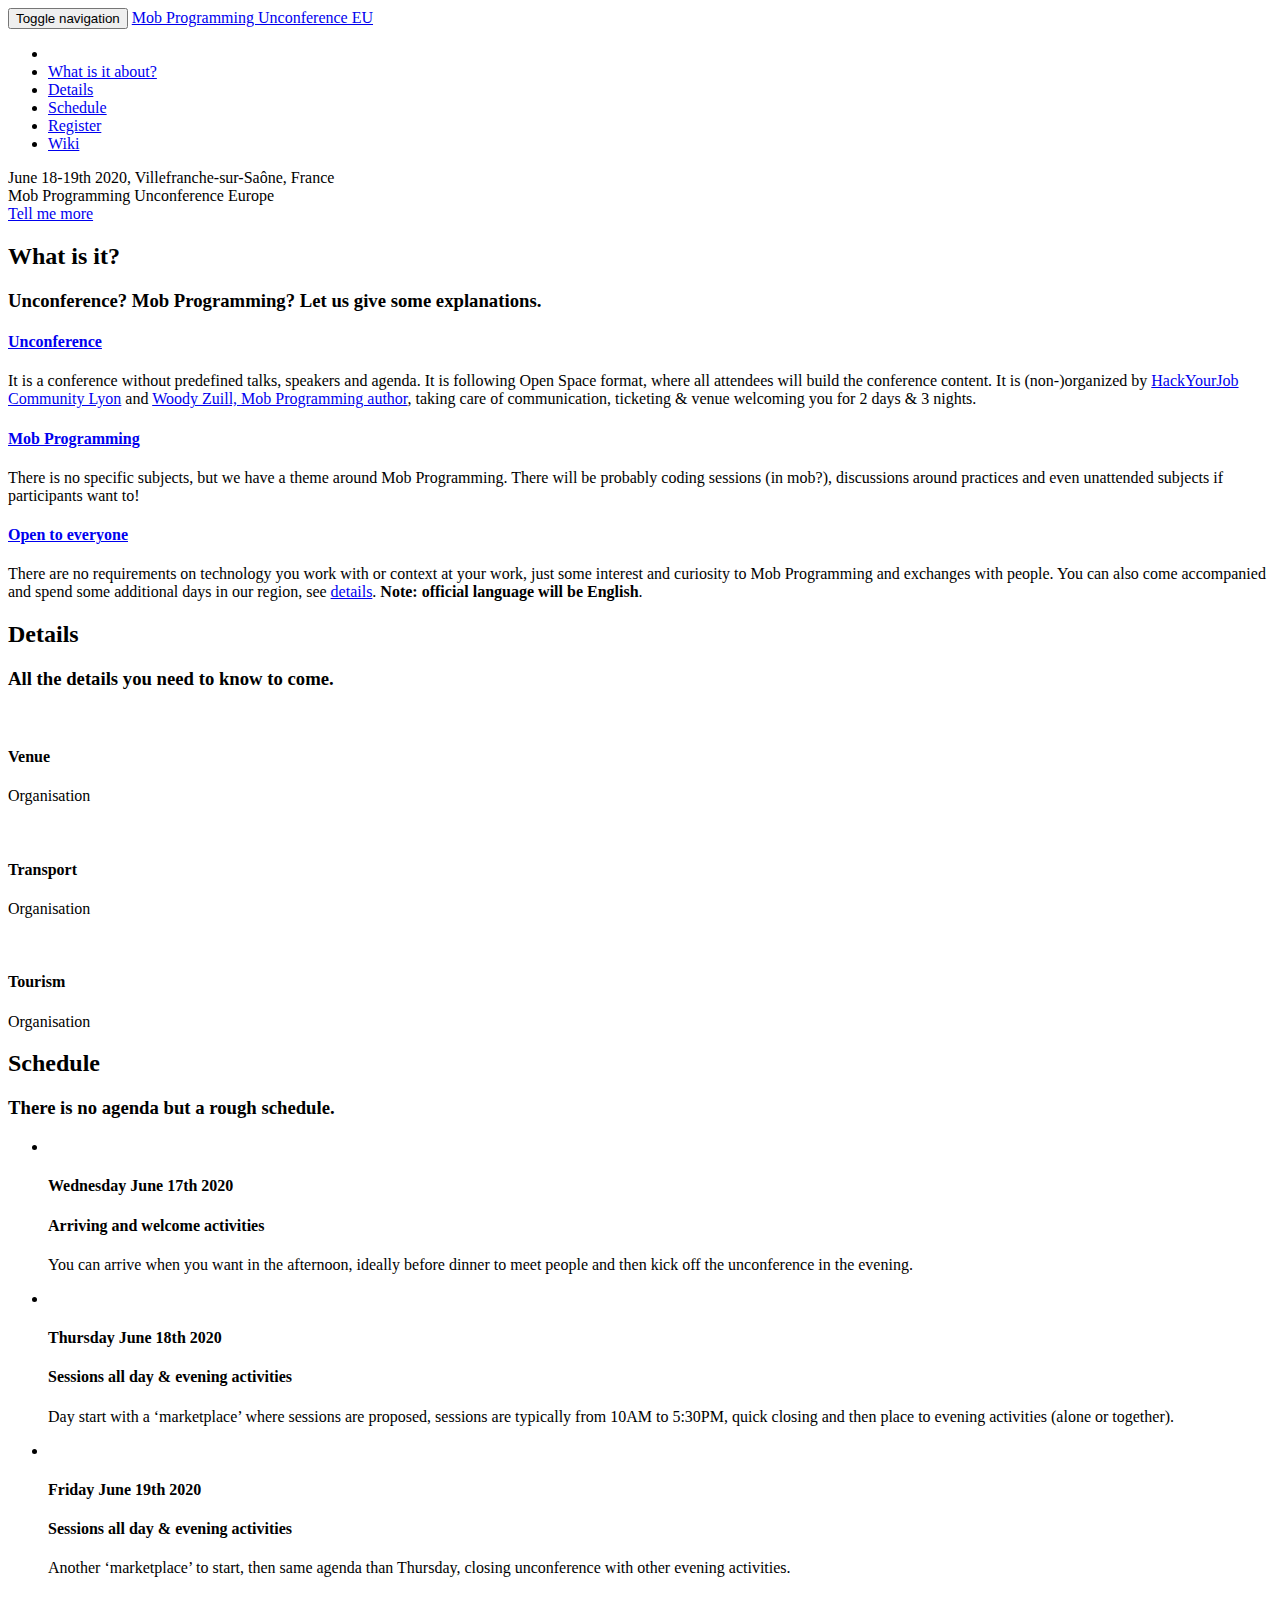
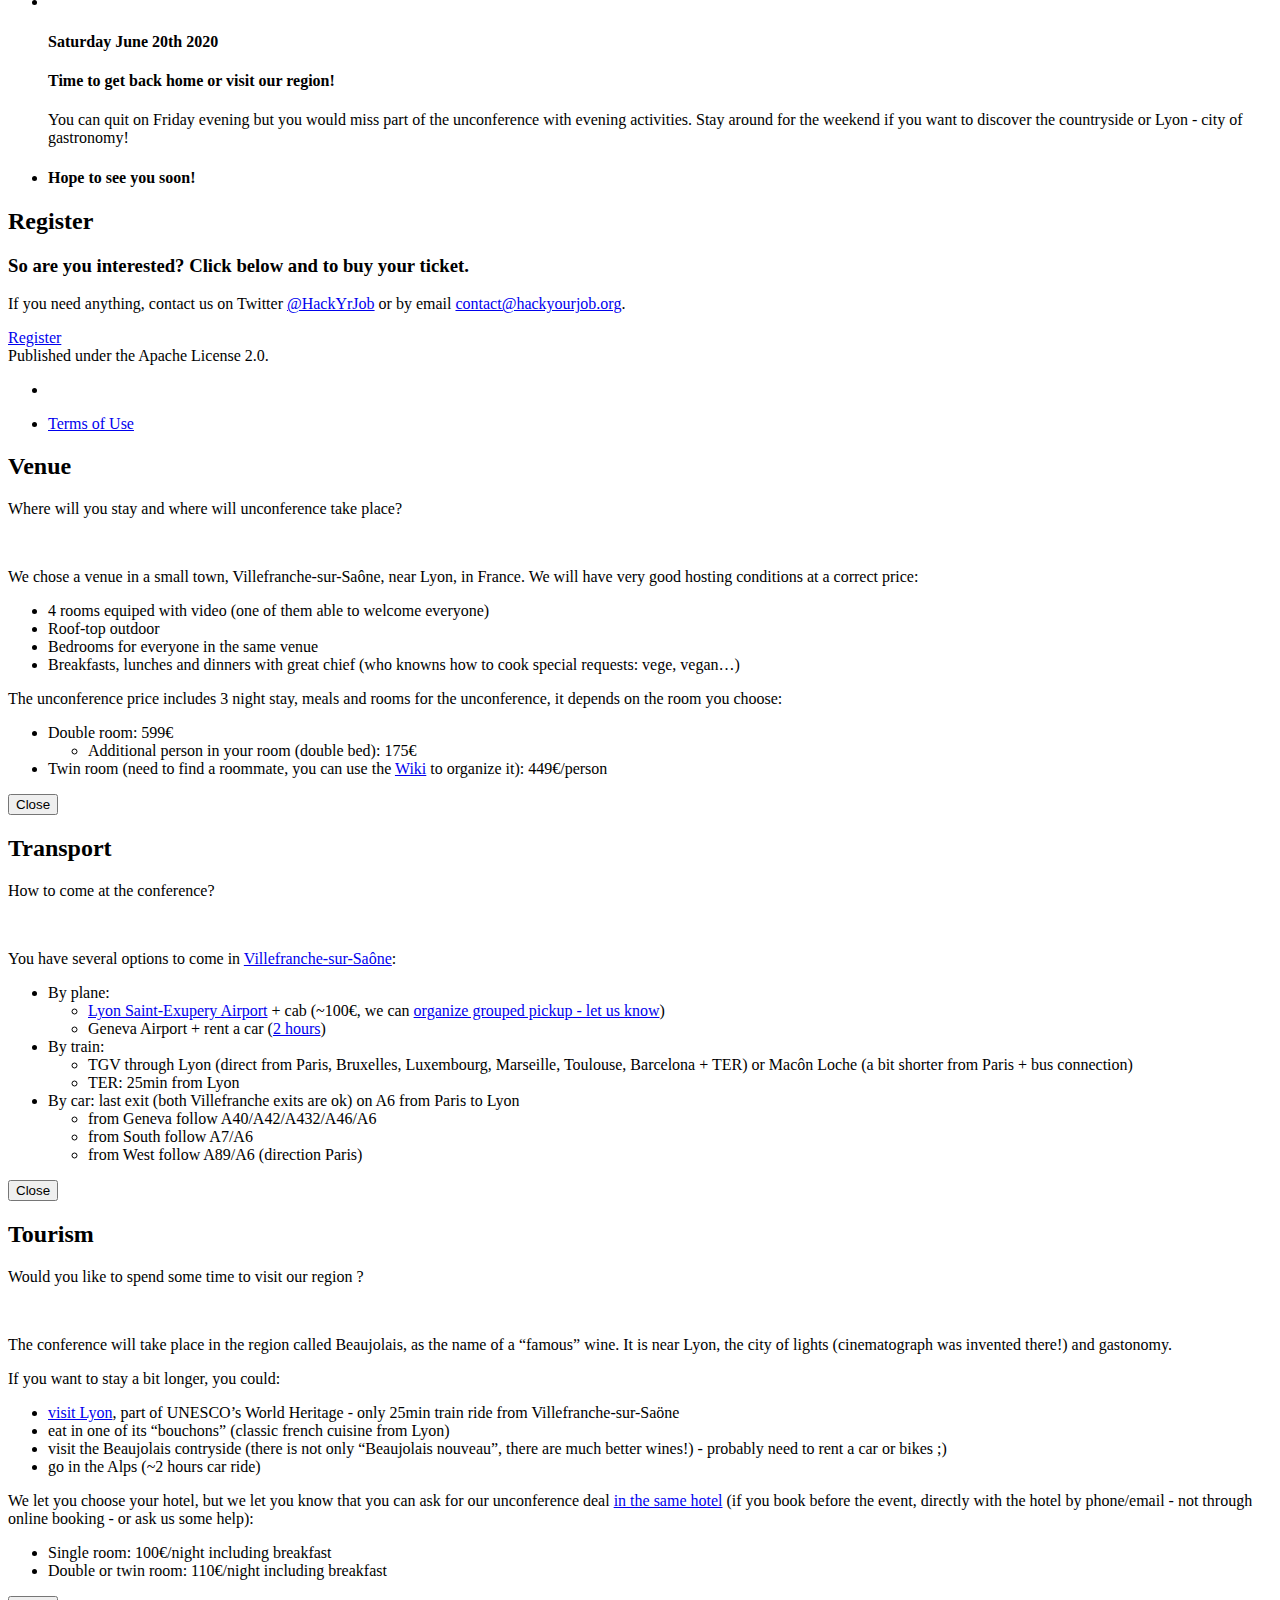
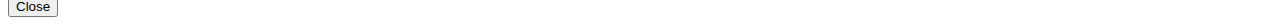
==== index.html @ ad12353f "Publishing to gh-pages (publish.sh)" ====
<!DOCTYPE html>
<html lang="en-us">

  <head>
  <meta charset="utf-8">
  <meta http-equiv="X-UA-Compatible" content="IE=edge">
  <meta name="viewport" content="width=device-width, initial-scale=1">
  <meta name="description" content="First Mob Programming Unconference in Europe">
  <meta name="author" content="Mob Programming Unconference EU">
  <meta name="generator" content="Hugo 0.64.1" />
  <title>Mob Programming Unconference EU</title>
  <!-- Stylesheets -->
  <link href="https://example.org/css/bootstrap-v3.3.7/bootstrap.min.css" rel="stylesheet">
  <link href="https://example.org/css/agency.css" rel="stylesheet">
  <link href="https://example.org/css/jquery.form-validator-v2.3.44/theme-default.min.css" rel="stylesheet">

  

  <!-- Custom Fonts -->
  <link href="https://example.org/font-awesome-v4.7.0/css/font-awesome.min.css" rel="stylesheet" type="text/css">

  
    <link href="//fonts.googleapis.com/css?family=Montserrat:400,700" rel="stylesheet" type="text/css">
    <link href="//fonts.googleapis.com/css?family=Kaushan+Script" rel="stylesheet" type="text/css">
    <link href="//fonts.googleapis.com/css?family=Droid+Serif:400,700,400italic,700italic" rel="stylesheet" type="text/css">
    <link href="//fonts.googleapis.com/css?family=Roboto+Slab:400,100,300,700" rel="stylesheet" type="text/css">
  

  
    <link rel="shortcut icon" type="image/x-icon" href="https://example.org/favicon.ico">
    <link rel="icon" type="image/x-icon" href="https://example.org/favicon.ico">
  

  <!-- HTML5 Shim and Respond.js IE8 support of HTML5 elements and media queries -->
  <!-- WARNING: Respond.js doesn't work if you view the page via file:// -->
  <!--[if lt IE 9]>
  <script src="https://oss.maxcdn.com/libs/html5shiv/3.7.0/html5shiv.js"></script>
  <script src="https://oss.maxcdn.com/libs/respond.js/1.4.2/respond.min.js"></script>
  <![endif]-->
</head>


  <body id="page-top" class="index">
    <!-- Navigation -->

<nav class="navbar navbar-default navbar-fixed-top">

  <div class="container">

    <!-- Brand and toggle get grouped for better mobile display -->
    <div class="navbar-header page-scroll">
      <button type="button" class="navbar-toggle" data-toggle="collapse" data-target="#bs-example-navbar-collapse-1">
        <span class="sr-only">Toggle navigation</span>
        <span class="icon-bar"></span>
        <span class="icon-bar"></span>
        <span class="icon-bar"></span>
      </button>
      
        <a class="navbar-brand page-scroll" href="/#page-top">
          Mob Programming Unconference EU
        </a>
      

    </div>
    <!-- Collect the nav links, forms, and other content for toggling -->
    <div class="collapse navbar-collapse" id="bs-example-navbar-collapse-1">
      <ul class="nav navbar-nav navbar-right">
        <li class="hidden">
          <a href="/#page-top"></a>
        </li>

        

        
          <li>
            <a class="page-scroll" href="https://example.org/#services">What is it about?</a>
          </li>
        

        
          <li>
            <a class="page-scroll" href="https://example.org/#portfolio">Details</a>
          </li>
        

        
          <li>
            <a class="page-scroll" href="https://example.org/#about">Schedule</a>
          </li>
        

        

        
          <li>
            <a class="page-scroll" href="https://example.org/#contact">Register</a>
          </li>
        

        
          <li>
            <a href="https://github.com/HackYourJob/MobProgrammingUnconfEU/wiki">Wiki</a>
          </li>
        
      </ul>
    </div>
    <!-- /.navbar-collapse -->
  </div>
  <!-- /.container-fluid -->
</nav>

    <!-- Hero -->
<header>
  <div class="container">
    <div class="intro-text">
      <div class="intro-lead-in">June 18-19th 2020, Villefranche-sur-Saône, France</div>
      <div class="intro-heading">Mob Programming Unconference Europe</div>
      <a href="#services" class="page-scroll btn btn-xl">Tell me more</a>
    </div>
  </div>
</header>


    
      <!-- Services -->
<section id="services">
  <div class="container">
    <div class="row">
      <div class="col-lg-12 text-center">
        <h2 class="section-heading">What is it?</h2>
        <h3 class="section-subheading text-muted">Unconference? Mob Programming? Let us give some explanations.</h3>
      </div>
    </div>
    
      <div class="row text-center">
        
          <div class="col-md-4">
            <span class="fa-stack fa-4x">
              <i class="fa fa-circle fa-stack-2x text-primary"></i>
              <i class="fa fa-users fa-stack-1x fa-inverse"></i>
            </span>
            <h4 class="service-heading"><a href="https://example.org/">Unconference</a></h4>
            <p class="text-muted">It is a conference without predefined talks, speakers and agenda. It is following Open Space format, where all attendees will build the conference content. It is (non-)organized by <a href="https://www.hackyourjob.org">HackYourJob Community Lyon</a> and <a href="https://twitter.com/WoodyZuill">Woody Zuill, Mob Programming author</a>, taking care of communication, ticketing &amp; venue welcoming you for 2 days &amp; 3 nights.</p>
          </div>
        
          <div class="col-md-4">
            <span class="fa-stack fa-4x">
              <i class="fa fa-circle fa-stack-2x text-primary"></i>
              <i class="fa fa-laptop fa-stack-1x fa-inverse"></i>
            </span>
            <h4 class="service-heading"><a href="https://example.org/">Mob Programming</a></h4>
            <p class="text-muted">There is no specific subjects, but we have a theme around Mob Programming. There will be probably coding sessions (in mob?), discussions around practices and even unattended subjects if participants want to!</p>
          </div>
        
          <div class="col-md-4">
            <span class="fa-stack fa-4x">
              <i class="fa fa-circle fa-stack-2x text-primary"></i>
              <i class="fa fa-unlock fa-stack-1x fa-inverse"></i>
            </span>
            <h4 class="service-heading"><a href="https://example.org/">Open to everyone</a></h4>
            <p class="text-muted">There are no requirements on technology you work with or context at your work, just some interest and curiosity to Mob Programming and exchanges with people. You can also come accompanied and spend some additional days in our region, see <a href="#details">details</a>. <strong>Note: official language will be English</strong>.</p>
          </div>
        
      </div>
    
  </div>
</section>

    

    
      <!-- Portfolio Grid Section -->
<section id="portfolio" class="bg-light-gray">
  <div class="container">
    <div class="row">
      <div class="col-lg-12 text-center">
        <h2 class="section-heading">Details</h2>
        <h3 class="section-subheading text-muted">All the details you need to know to come.</h3>
      </div>
    </div>
    <div class="row">

      
        <div class="col-md-4 col-sm-6 portfolio-item">
          <a href="#portfolioModal1" class="portfolio-link" data-toggle="modal">
            <div class="portfolio-hover">
              <div class="portfolio-hover-content">
                <i class="fa fa-plus fa-3x"></i>
              </div>
            </div>
            
            <img src="https://example.org/img/portfolio/mercure-rooftop-preview.png" class="img-responsive" alt="">
          </a>
          <div class="portfolio-caption">
            <h4>Venue</h4>
            <p class="text-muted">Organisation</p>
          </div>
        </div>
      
        <div class="col-md-4 col-sm-6 portfolio-item">
          <a href="#portfolioModal2" class="portfolio-link" data-toggle="modal">
            <div class="portfolio-hover">
              <div class="portfolio-hover-content">
                <i class="fa fa-plus fa-3x"></i>
              </div>
            </div>
            
            <img src="https://example.org/img/portfolio/transport-preview.jpg" class="img-responsive" alt="">
          </a>
          <div class="portfolio-caption">
            <h4>Transport</h4>
            <p class="text-muted">Organisation</p>
          </div>
        </div>
      
        <div class="col-md-4 col-sm-6 portfolio-item">
          <a href="#portfolioModal3" class="portfolio-link" data-toggle="modal">
            <div class="portfolio-hover">
              <div class="portfolio-hover-content">
                <i class="fa fa-plus fa-3x"></i>
              </div>
            </div>
            
            <img src="https://example.org/img/portfolio/tourism-preview.jpg" class="img-responsive" alt="">
          </a>
          <div class="portfolio-caption">
            <h4>Tourism</h4>
            <p class="text-muted">Organisation</p>
          </div>
        </div>
      

    </div>
  </div>
</section>

    

    
      <!-- About Section -->
<section id="about">
  <div class="container">
    <div class="row">
      <div class="col-lg-12 text-center">
        <h2 class="section-heading">Schedule</h2>
        <h3 class="section-subheading text-muted">There is no agenda but a rough schedule.</h3>
      </div>
    </div>
    <div class="row">
      <div class="col-lg-12">
        <ul class="timeline">

          
            <li >
              <div class="timeline-image">
                
                <img class="img-circle img-responsive" src="https://example.org/img/about/2.jpg" alt="">
              </div>
              <div class="timeline-panel">
                <div class="timeline-heading">
                  <h4>Wednesday June 17th 2020</h4>
                  <h4 class="subheading">Arriving and welcome activities</h4>
                </div>
                <div class="timeline-body">
                  <p class="text-muted">You can arrive when you want in the afternoon, ideally before dinner to meet people and then kick off the unconference in the evening.</p>
                </div>
              </div>
            </li>
          
            <li class="timeline-inverted" >
              <div class="timeline-image">
                
                <img class="img-circle img-responsive" src="https://example.org/img/about/1.jpg" alt="">
              </div>
              <div class="timeline-panel">
                <div class="timeline-heading">
                  <h4>Thursday June 18th 2020</h4>
                  <h4 class="subheading">Sessions all day &amp; evening activities</h4>
                </div>
                <div class="timeline-body">
                  <p class="text-muted">Day start with a &lsquo;marketplace&rsquo; where sessions are proposed, sessions are typically from 10AM to 5:30PM, quick closing and then place to evening activities (alone or together).</p>
                </div>
              </div>
            </li>
          
            <li >
              <div class="timeline-image">
                
                <img class="img-circle img-responsive" src="https://example.org/img/about/3.jpg" alt="">
              </div>
              <div class="timeline-panel">
                <div class="timeline-heading">
                  <h4>Friday June 19th 2020</h4>
                  <h4 class="subheading">Sessions all day &amp; evening activities</h4>
                </div>
                <div class="timeline-body">
                  <p class="text-muted">Another &lsquo;marketplace&rsquo; to start, then same agenda than Thursday, closing unconference with other evening activities.</p>
                </div>
              </div>
            </li>
          
            <li class="timeline-inverted" >
              <div class="timeline-image">
                
                <img class="img-circle img-responsive" src="https://example.org/img/about/4.jpg" alt="">
              </div>
              <div class="timeline-panel">
                <div class="timeline-heading">
                  <h4>Saturday June 20th 2020</h4>
                  <h4 class="subheading">Time to get back home or visit our region!</h4>
                </div>
                <div class="timeline-body">
                  <p class="text-muted">You can quit on Friday evening but you would miss part of the unconference with evening activities. Stay around for the weekend if you want to discover the countryside or Lyon - city of gastronomy!</p>
                </div>
              </div>
            </li>
          

          <li class="timeline-inverted">
            <div class="timeline-image">
              <h4>Hope to see you soon!</h4>
            </div>
          </li>
        </ul>
      </div>
    </div>
  </div>
</section>

    

    

    

    
      
<!-- Contact Section -->

<section id="contact">
  <div class="container">
    <div class="row">
      <div class="col-lg-12 text-center">

        
        <h2 class="section-heading">Register</h2>
        

        
        <h3 class="section-subheading text-muted">So are you interested? Click below and to buy your ticket.</h3>
        

      </div>
    </div>
    <div class="row">
      <div class="col-lg-12 text-center">
        <p class="text-muted">
          If you need anything, contact us on Twitter <a href="https://twitter.com/HackYrJob">@HackYrJob</a> or by email <a href="mailto:contact@hackyourjob.org">contact@hackyourjob.org</a>.
        </p>
        <a href="https://www.billetweb.fr/mob-programming-unconference-europe" class="btn btn-xl" >
          Register
        </a>
      </div>
    </div>
  </div>
</section>

    

    
      <!-- Footer section -->
<footer>
  <div class="container">
    <div class="row">
      <div class="col-md-4">
        <span class="copyright">Published under the Apache License 2.0.</span>
      </div>
      <div class="col-md-4">
        <ul class="list-inline social-buttons">

          
            <li><a href="https://twitter.com/hackyrjob" title="Twitter"><i class="fa fa-twitter"></i></a></li>
          

        </ul>
      </div>
      <div class="col-md-4">
        <ul class="list-inline quicklinks">

          
            <li><a href="/terms-of-use/">Terms of Use</a></li>
          

        </ul>
      </div>
    </div>
  </div>
</footer>

    

    
      <!-- Portfolio Modals -->

  <div class="portfolio-modal modal fade" id="portfolioModal1" tabindex="-1" role="dialog" aria-hidden="true">
    <div class="modal-content">
      <div class="close-modal" data-dismiss="modal">
        <div class="lr">
          <div class="rl">
          </div>
        </div>
      </div>
      <div class="container">
        <div class="row">
          <div class="col-lg-8 col-lg-offset-2">
            <div class="modal-body">
              <h2>Venue</h2>
              <p class="item-intro text-muted">Where will you stay and where will unconference take place?</p>
              
              <img class="img-responsive img-centered" src="https://example.org/img/portfolio/mercure-rooftop.png" alt="">
              <p><p>We chose a venue in a small town, Villefranche-sur-Saône, near Lyon, in France.
We will have very good hosting conditions at a correct price:</p>
<ul>
<li>4 rooms equiped with video (one of them able to welcome everyone)</li>
<li>Roof-top outdoor</li>
<li>Bedrooms for everyone in the same venue</li>
<li>Breakfasts, lunches and dinners with great chief (who knowns how to cook special requests: vege, vegan&hellip;)</li>
</ul>
<p>The unconference price includes 3 night stay, meals and rooms for the unconference, it depends on the room you choose:</p>
<ul>
<li>Double room: 599€
<ul>
<li>Additional person in your room (double bed): 175€</li>
</ul>
</li>
<li>Twin room (need to find a roommate, you can use the <a href="https://github.com/HackYourJob/MobProgrammingUnconfEU/wiki/Room-Sharing">Wiki</a> to organize it): 449€/person</li>
</ul>
</p>
              <button type="button" class="btn btn-primary" data-dismiss="modal"><i class="fa fa-times"></i> Close</button>
            </div>
          </div>
        </div>
      </div>
    </div>
  </div>

  <div class="portfolio-modal modal fade" id="portfolioModal2" tabindex="-1" role="dialog" aria-hidden="true">
    <div class="modal-content">
      <div class="close-modal" data-dismiss="modal">
        <div class="lr">
          <div class="rl">
          </div>
        </div>
      </div>
      <div class="container">
        <div class="row">
          <div class="col-lg-8 col-lg-offset-2">
            <div class="modal-body">
              <h2>Transport</h2>
              <p class="item-intro text-muted">How to come at the conference?</p>
              
              <img class="img-responsive img-centered" src="https://example.org/img/portfolio/transport.jpg" alt="">
              <p>You have several options to come in <a href="https://www.google.fr/maps/place/H%C3%B4tel+Mercure+Villefranche+en+Beaujolais+Ici+%26+La/@45.9860156,4.7196465,16.5z/data=!4m8!3m7!1s0x47f4853caeebaa55:0xd7143661326fc440!5m2!4m1!1i2!8m2!3d45.9872696!4d4.7210902">Villefranche-sur-Saône</a>:</p>
<ul>
<li>By plane:
<ul>
<li><a href="https://www.lyonaeroports.com/en/">Lyon Saint-Exupery Airport</a> + cab (~100€, we can <a href="https://github.com/HackYourJob/MobProgrammingUnconfEU/wiki/Arrivals">organize grouped pickup - let us know</a>)</li>
<li>Geneva Airport + rent a car (<a href="https://www.google.fr/maps/dir/Geneva+Airport+-+French+Side,+D1005,+Ferney-Voltaire/H%C3%B4tel+Mercure+Villefranche+en+Beaujolais+Ici+%26+La,+384+Boulevard+Louis+Blanc,+69400+Villefranche-sur-Sa%C3%B4ne/@46.0644804,4.8579487,9z/data=!3m1!4b1!4m14!4m13!1m5!1m1!1s0x478c654fe33dbd75:0xa52f82c212bd82b!2m2!1d6.1180242!2d46.2507715!1m5!1m1!1s0x47f4853caeebaa55:0xd7143661326fc440!2m2!1d4.7210908!2d45.9872703!3e0">2 hours</a>)</li>
</ul>
</li>
<li>By train:
<ul>
<li>TGV through Lyon (direct from Paris, Bruxelles, Luxembourg, Marseille, Toulouse, Barcelona + TER) or Macôn Loche (a bit shorter from Paris + bus connection)</li>
<li>TER: 25min from Lyon</li>
</ul>
</li>
<li>By car: last exit (both Villefranche exits are ok) on A6 from Paris to Lyon
<ul>
<li>from Geneva follow A40/A42/A432/A46/A6</li>
<li>from South follow A7/A6</li>
<li>from West follow A89/A6 (direction Paris)</li>
</ul>
</li>
</ul></p>
              <button type="button" class="btn btn-primary" data-dismiss="modal"><i class="fa fa-times"></i> Close</button>
            </div>
          </div>
        </div>
      </div>
    </div>
  </div>

  <div class="portfolio-modal modal fade" id="portfolioModal3" tabindex="-1" role="dialog" aria-hidden="true">
    <div class="modal-content">
      <div class="close-modal" data-dismiss="modal">
        <div class="lr">
          <div class="rl">
          </div>
        </div>
      </div>
      <div class="container">
        <div class="row">
          <div class="col-lg-8 col-lg-offset-2">
            <div class="modal-body">
              <h2>Tourism</h2>
              <p class="item-intro text-muted">Would you like to spend some time to visit our region ?</p>
              
              <img class="img-responsive img-centered" src="https://example.org/img/portfolio/tourism.jpg" alt="">
              <p><p>The conference will take place in the region called Beaujolais, as the name of a &ldquo;famous&rdquo; wine.
It is near Lyon, the city of lights (cinematograph was invented there!) and gastonomy.</p>
<p>If you want to stay a bit longer, you could:</p>
<ul>
<li><a href="https://en.lyon-france.com/">visit Lyon</a>, part of UNESCO&rsquo;s World Heritage - only 25min train ride from Villefranche-sur-Saöne</li>
<li>eat in one of its &ldquo;bouchons&rdquo; (classic french cuisine from Lyon)</li>
<li>visit the Beaujolais contryside (there is not only &ldquo;Beaujolais nouveau&rdquo;, there are much better wines!) - probably need to rent a car or bikes ;)</li>
<li>go in the Alps (~2 hours car ride)</li>
</ul>
<p>We let you choose your hotel, but we let you know that you can ask for our unconference deal <a href="https://all.accor.com/hotel/9783/index.fr.shtml#origin=mercure">in the same hotel</a> (if you book before the event, directly with the hotel by phone/email - not through online booking - or ask us some help):</p>
<ul>
<li>Single room: 100€/night including breakfast</li>
<li>Double or twin room: 110€/night including breakfast</li>
</ul>
</p>
              <button type="button" class="btn btn-primary" data-dismiss="modal"><i class="fa fa-times"></i> Close</button>
            </div>
          </div>
        </div>
      </div>
    </div>
  </div>


    

    <!-- jQuery -->
<script src="https://example.org/js/jquery-v3.3.1/jquery.min.js"></script>

<!-- Bootstrap Core -->
<script src="https://example.org/js/bootstrap-v3.3.7/bootstrap.min.js"></script>

<!-- Form Validation -->
<script src="https://example.org/js/jquery.form-validator-v2.3.44/jquery.form-validator.min.js"></script>

<!-- Custom Theme -->
<script src="https://example.org/js/agency.js"></script>









  </body>
</html>
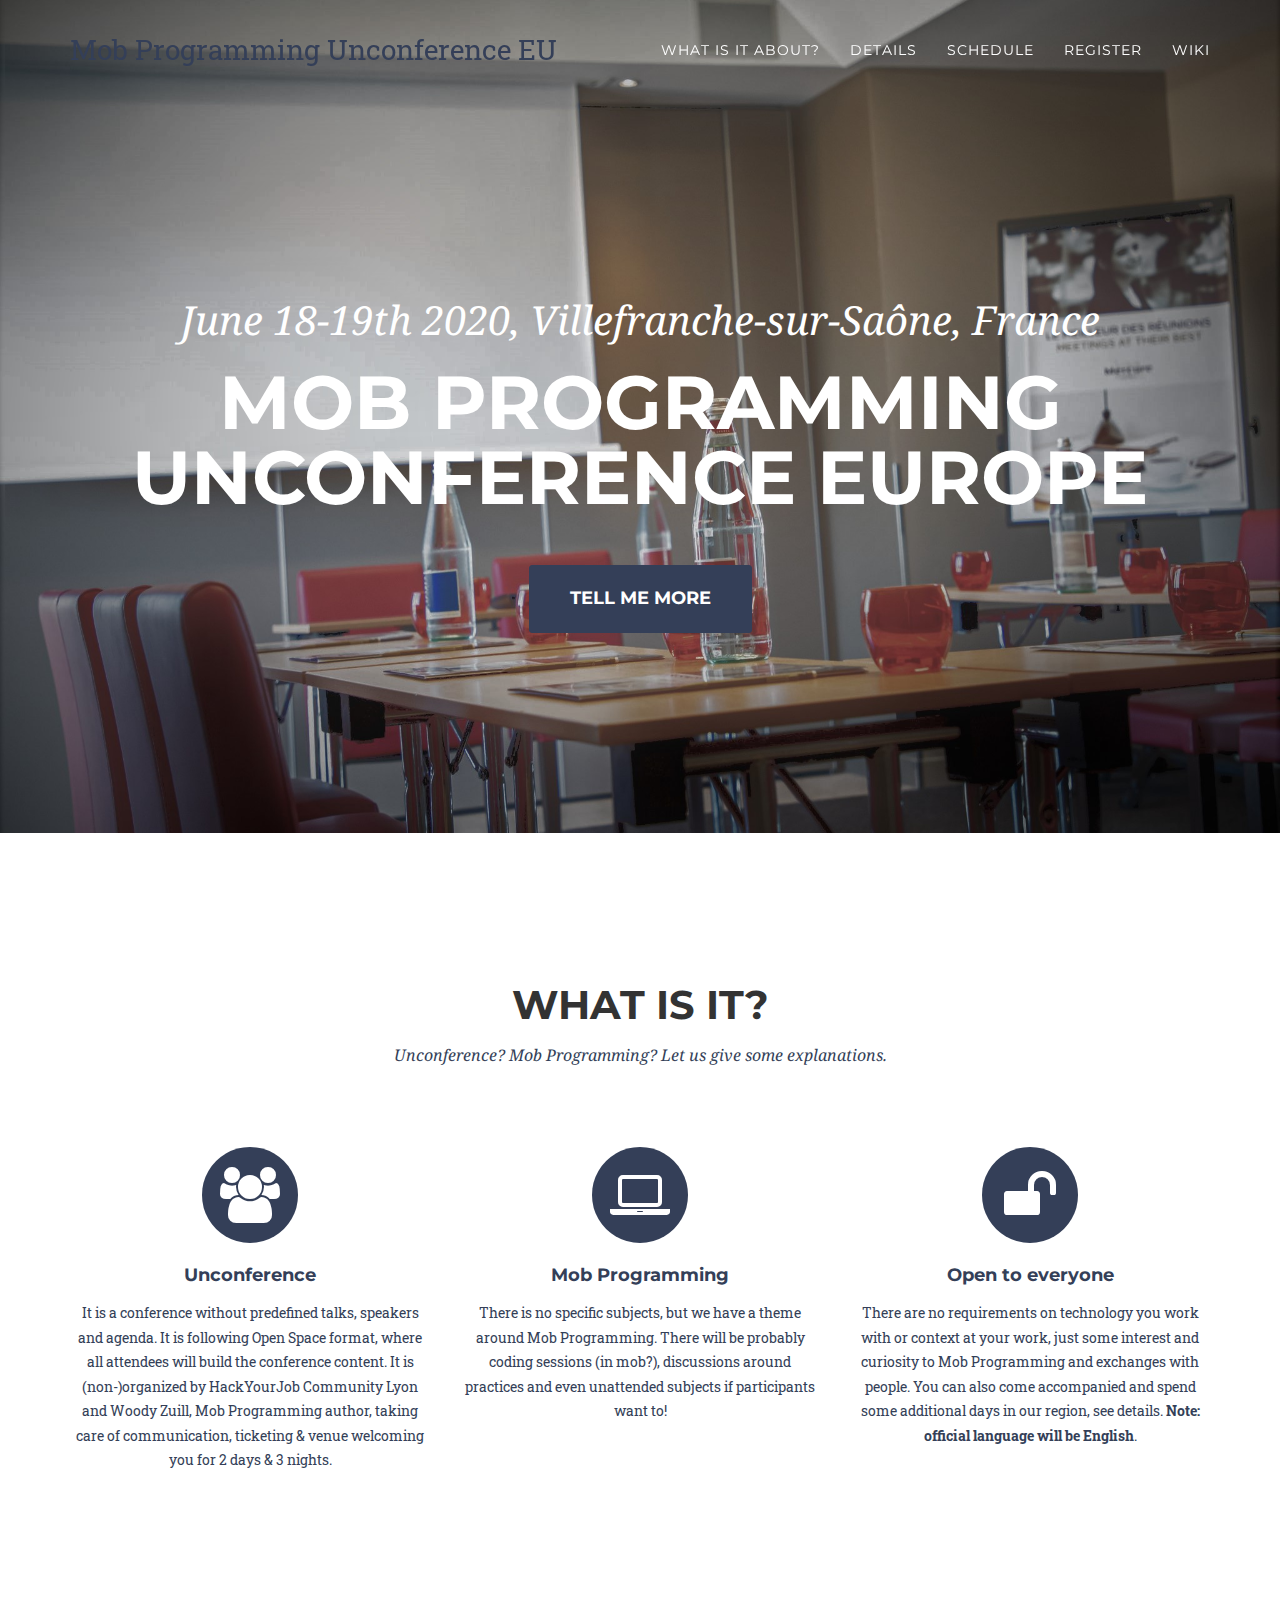
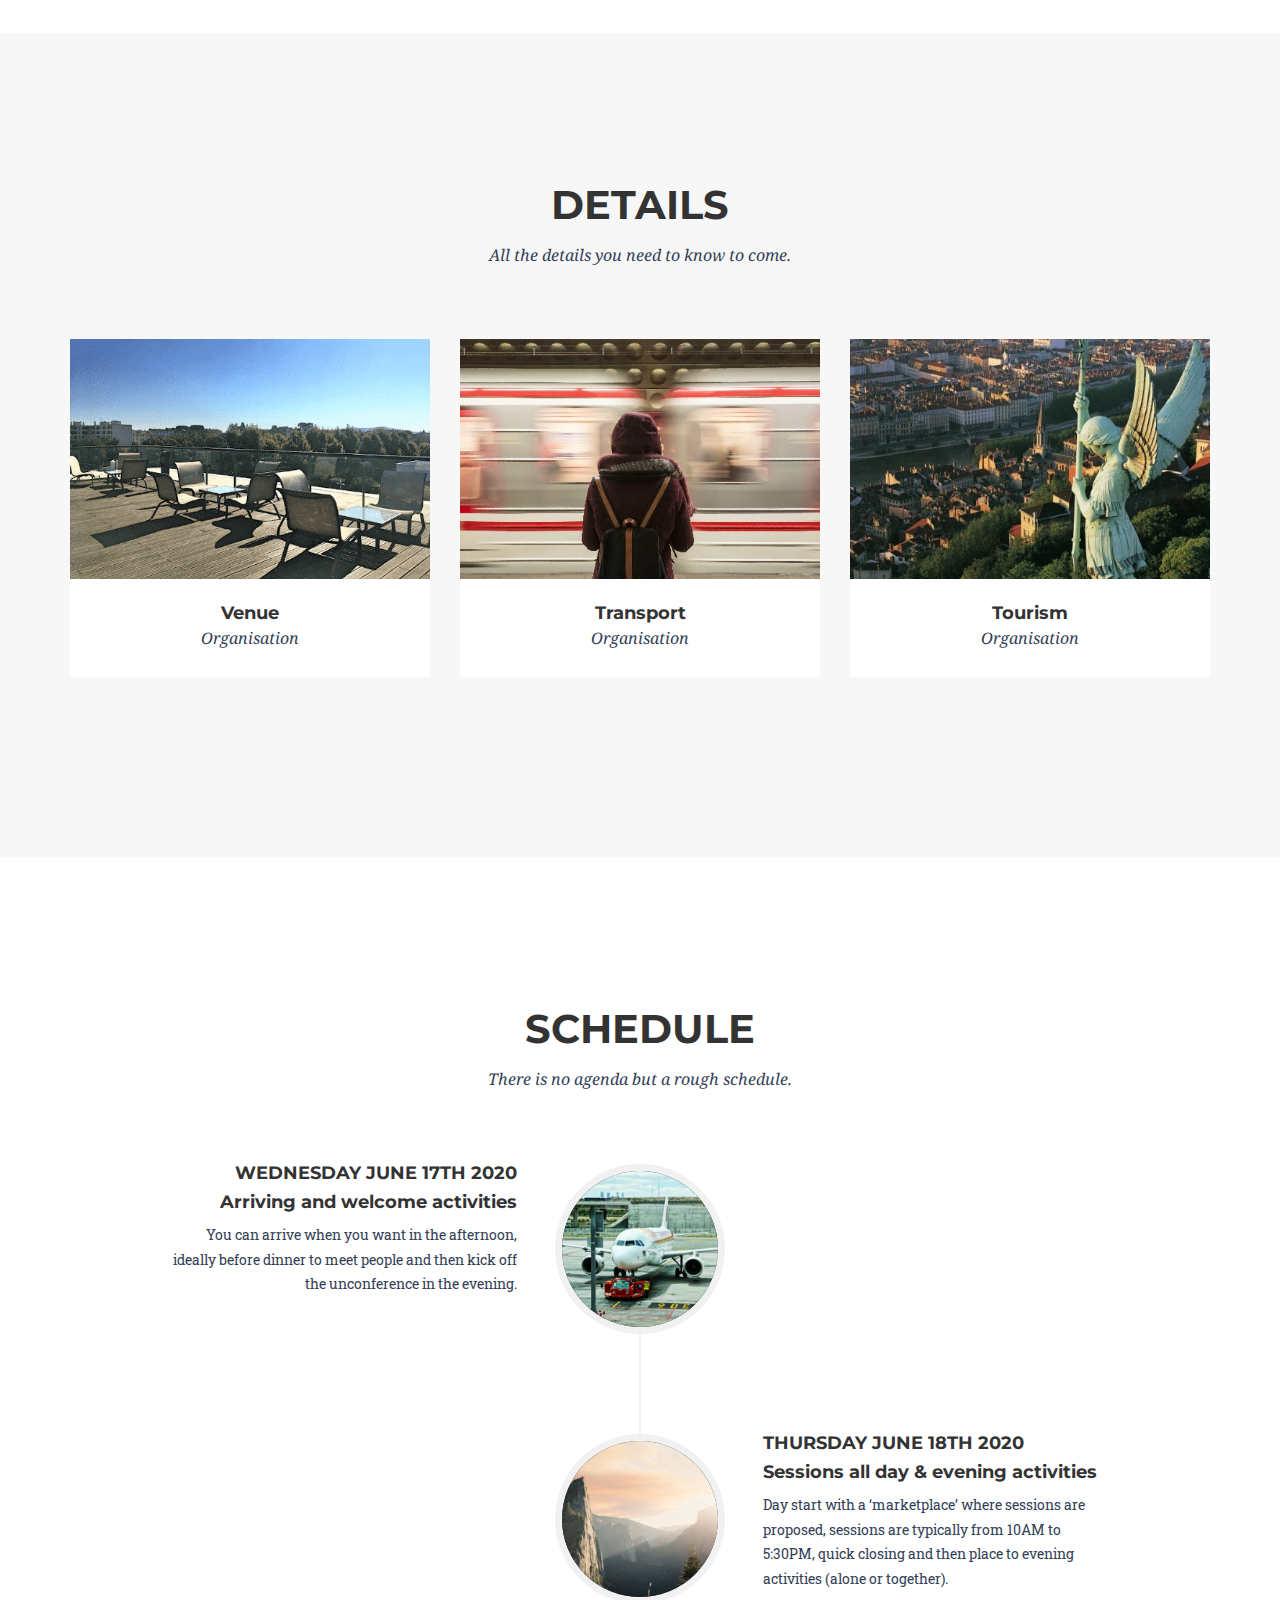
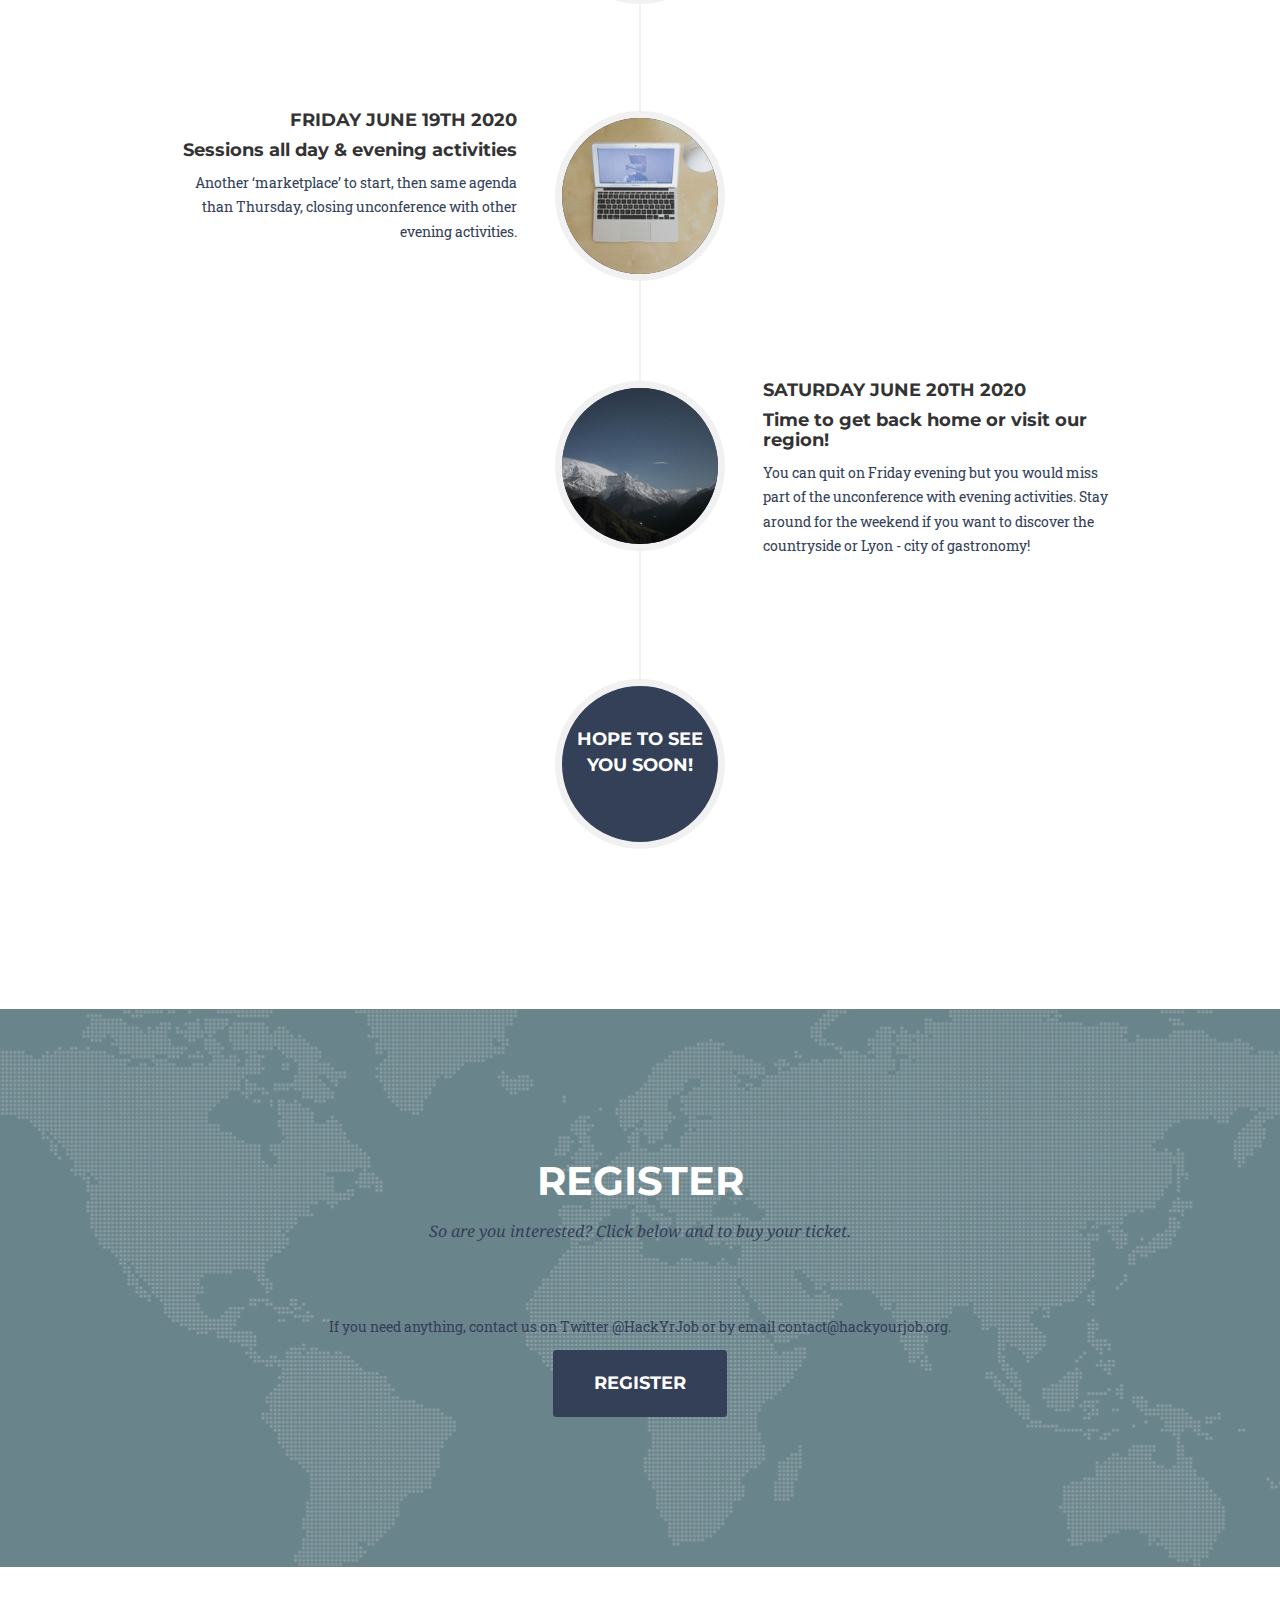
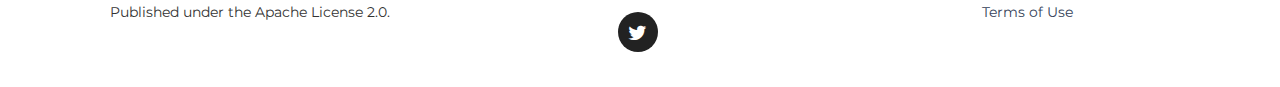
==== commit ebe5ee53: "Publishing to gh-pages (publish.sh)" ====
--- a/index.html
+++ b/index.html
@@ -10,14 +10,14 @@
   <meta name="generator" content="Hugo 0.64.1" />
   <title>Mob Programming Unconference EU</title>
   <!-- Stylesheets -->
-  <link href="https://example.org/css/bootstrap-v3.3.7/bootstrap.min.css" rel="stylesheet">
-  <link href="https://example.org/css/agency.css" rel="stylesheet">
-  <link href="https://example.org/css/jquery.form-validator-v2.3.44/theme-default.min.css" rel="stylesheet">
+  <link href="https://hackyourjob.github.io/MobProgrammingUnconfEU/css/bootstrap-v3.3.7/bootstrap.min.css" rel="stylesheet">
+  <link href="https://hackyourjob.github.io/MobProgrammingUnconfEU/css/agency.css" rel="stylesheet">
+  <link href="https://hackyourjob.github.io/MobProgrammingUnconfEU/css/jquery.form-validator-v2.3.44/theme-default.min.css" rel="stylesheet">
 
   
 
   <!-- Custom Fonts -->
-  <link href="https://example.org/font-awesome-v4.7.0/css/font-awesome.min.css" rel="stylesheet" type="text/css">
+  <link href="https://hackyourjob.github.io/MobProgrammingUnconfEU/font-awesome-v4.7.0/css/font-awesome.min.css" rel="stylesheet" type="text/css">
 
   
     <link href="//fonts.googleapis.com/css?family=Montserrat:400,700" rel="stylesheet" type="text/css">
@@ -27,8 +27,8 @@
   
 
   
-    <link rel="shortcut icon" type="image/x-icon" href="https://example.org/favicon.ico">
-    <link rel="icon" type="image/x-icon" href="https://example.org/favicon.ico">
+    <link rel="shortcut icon" type="image/x-icon" href="https://hackyourjob.github.io/MobProgrammingUnconfEU/favicon.ico">
+    <link rel="icon" type="image/x-icon" href="https://hackyourjob.github.io/MobProgrammingUnconfEU/favicon.ico">
   
 
   <!-- HTML5 Shim and Respond.js IE8 support of HTML5 elements and media queries -->
@@ -73,19 +73,19 @@
 
         
           <li>
-            <a class="page-scroll" href="https://example.org/#services">What is it about?</a>
+            <a class="page-scroll" href="https://hackyourjob.github.io/MobProgrammingUnconfEU/#services">What is it about?</a>
           </li>
         
 
         
           <li>
-            <a class="page-scroll" href="https://example.org/#portfolio">Details</a>
+            <a class="page-scroll" href="https://hackyourjob.github.io/MobProgrammingUnconfEU/#portfolio">Details</a>
           </li>
         
 
         
           <li>
-            <a class="page-scroll" href="https://example.org/#about">Schedule</a>
+            <a class="page-scroll" href="https://hackyourjob.github.io/MobProgrammingUnconfEU/#about">Schedule</a>
           </li>
         
 
@@ -93,7 +93,7 @@
 
         
           <li>
-            <a class="page-scroll" href="https://example.org/#contact">Register</a>
+            <a class="page-scroll" href="https://hackyourjob.github.io/MobProgrammingUnconfEU/#contact">Register</a>
           </li>
         
 
@@ -139,7 +139,7 @@
               <i class="fa fa-circle fa-stack-2x text-primary"></i>
               <i class="fa fa-users fa-stack-1x fa-inverse"></i>
             </span>
-            <h4 class="service-heading"><a href="https://example.org/">Unconference</a></h4>
+            <h4 class="service-heading"><a href="https://hackyourjob.github.io/MobProgrammingUnconfEU">Unconference</a></h4>
             <p class="text-muted">It is a conference without predefined talks, speakers and agenda. It is following Open Space format, where all attendees will build the conference content. It is (non-)organized by <a href="https://www.hackyourjob.org">HackYourJob Community Lyon</a> and <a href="https://twitter.com/WoodyZuill">Woody Zuill, Mob Programming author</a>, taking care of communication, ticketing &amp; venue welcoming you for 2 days &amp; 3 nights.</p>
           </div>
         
@@ -148,7 +148,7 @@
               <i class="fa fa-circle fa-stack-2x text-primary"></i>
               <i class="fa fa-laptop fa-stack-1x fa-inverse"></i>
             </span>
-            <h4 class="service-heading"><a href="https://example.org/">Mob Programming</a></h4>
+            <h4 class="service-heading"><a href="https://hackyourjob.github.io/MobProgrammingUnconfEU">Mob Programming</a></h4>
             <p class="text-muted">There is no specific subjects, but we have a theme around Mob Programming. There will be probably coding sessions (in mob?), discussions around practices and even unattended subjects if participants want to!</p>
           </div>
         
@@ -157,7 +157,7 @@
               <i class="fa fa-circle fa-stack-2x text-primary"></i>
               <i class="fa fa-unlock fa-stack-1x fa-inverse"></i>
             </span>
-            <h4 class="service-heading"><a href="https://example.org/">Open to everyone</a></h4>
+            <h4 class="service-heading"><a href="https://hackyourjob.github.io/MobProgrammingUnconfEU">Open to everyone</a></h4>
             <p class="text-muted">There are no requirements on technology you work with or context at your work, just some interest and curiosity to Mob Programming and exchanges with people. You can also come accompanied and spend some additional days in our region, see <a href="#details">details</a>. <strong>Note: official language will be English</strong>.</p>
           </div>
         
@@ -189,7 +189,7 @@
               </div>
             </div>
             
-            <img src="https://example.org/img/portfolio/mercure-rooftop-preview.png" class="img-responsive" alt="">
+            <img src="https://hackyourjob.github.io/MobProgrammingUnconfEU/img/portfolio/mercure-rooftop-preview.png" class="img-responsive" alt="">
           </a>
           <div class="portfolio-caption">
             <h4>Venue</h4>
@@ -205,7 +205,7 @@
               </div>
             </div>
             
-            <img src="https://example.org/img/portfolio/transport-preview.jpg" class="img-responsive" alt="">
+            <img src="https://hackyourjob.github.io/MobProgrammingUnconfEU/img/portfolio/transport-preview.jpg" class="img-responsive" alt="">
           </a>
           <div class="portfolio-caption">
             <h4>Transport</h4>
@@ -221,7 +221,7 @@
               </div>
             </div>
             
-            <img src="https://example.org/img/portfolio/tourism-preview.jpg" class="img-responsive" alt="">
+            <img src="https://hackyourjob.github.io/MobProgrammingUnconfEU/img/portfolio/tourism-preview.jpg" class="img-responsive" alt="">
           </a>
           <div class="portfolio-caption">
             <h4>Tourism</h4>
@@ -254,7 +254,7 @@
             <li >
               <div class="timeline-image">
                 
-                <img class="img-circle img-responsive" src="https://example.org/img/about/2.jpg" alt="">
+                <img class="img-circle img-responsive" src="https://hackyourjob.github.io/MobProgrammingUnconfEU/img/about/2.jpg" alt="">
               </div>
               <div class="timeline-panel">
                 <div class="timeline-heading">
@@ -270,7 +270,7 @@
             <li class="timeline-inverted" >
               <div class="timeline-image">
                 
-                <img class="img-circle img-responsive" src="https://example.org/img/about/1.jpg" alt="">
+                <img class="img-circle img-responsive" src="https://hackyourjob.github.io/MobProgrammingUnconfEU/img/about/1.jpg" alt="">
               </div>
               <div class="timeline-panel">
                 <div class="timeline-heading">
@@ -286,7 +286,7 @@
             <li >
               <div class="timeline-image">
                 
-                <img class="img-circle img-responsive" src="https://example.org/img/about/3.jpg" alt="">
+                <img class="img-circle img-responsive" src="https://hackyourjob.github.io/MobProgrammingUnconfEU/img/about/3.jpg" alt="">
               </div>
               <div class="timeline-panel">
                 <div class="timeline-heading">
@@ -302,7 +302,7 @@
             <li class="timeline-inverted" >
               <div class="timeline-image">
                 
-                <img class="img-circle img-responsive" src="https://example.org/img/about/4.jpg" alt="">
+                <img class="img-circle img-responsive" src="https://hackyourjob.github.io/MobProgrammingUnconfEU/img/about/4.jpg" alt="">
               </div>
               <div class="timeline-panel">
                 <div class="timeline-heading">
@@ -417,7 +417,7 @@
               <h2>Venue</h2>
               <p class="item-intro text-muted">Where will you stay and where will unconference take place?</p>
               
-              <img class="img-responsive img-centered" src="https://example.org/img/portfolio/mercure-rooftop.png" alt="">
+              <img class="img-responsive img-centered" src="https://hackyourjob.github.io/MobProgrammingUnconfEU/img/portfolio/mercure-rooftop.png" alt="">
               <p><p>We chose a venue in a small town, Villefranche-sur-Saône, near Lyon, in France.
 We will have very good hosting conditions at a correct price:</p>
 <ul>
@@ -459,7 +459,7 @@
               <h2>Transport</h2>
               <p class="item-intro text-muted">How to come at the conference?</p>
               
-              <img class="img-responsive img-centered" src="https://example.org/img/portfolio/transport.jpg" alt="">
+              <img class="img-responsive img-centered" src="https://hackyourjob.github.io/MobProgrammingUnconfEU/img/portfolio/transport.jpg" alt="">
               <p>You have several options to come in <a href="https://www.google.fr/maps/place/H%C3%B4tel+Mercure+Villefranche+en+Beaujolais+Ici+%26+La/@45.9860156,4.7196465,16.5z/data=!4m8!3m7!1s0x47f4853caeebaa55:0xd7143661326fc440!5m2!4m1!1i2!8m2!3d45.9872696!4d4.7210902">Villefranche-sur-Saône</a>:</p>
 <ul>
 <li>By plane:
@@ -505,7 +505,7 @@
               <h2>Tourism</h2>
               <p class="item-intro text-muted">Would you like to spend some time to visit our region ?</p>
               
-              <img class="img-responsive img-centered" src="https://example.org/img/portfolio/tourism.jpg" alt="">
+              <img class="img-responsive img-centered" src="https://hackyourjob.github.io/MobProgrammingUnconfEU/img/portfolio/tourism.jpg" alt="">
               <p><p>The conference will take place in the region called Beaujolais, as the name of a &ldquo;famous&rdquo; wine.
 It is near Lyon, the city of lights (cinematograph was invented there!) and gastonomy.</p>
 <p>If you want to stay a bit longer, you could:</p>
@@ -533,16 +533,16 @@
     
 
     <!-- jQuery -->
-<script src="https://example.org/js/jquery-v3.3.1/jquery.min.js"></script>
+<script src="https://hackyourjob.github.io/MobProgrammingUnconfEU/js/jquery-v3.3.1/jquery.min.js"></script>
 
 <!-- Bootstrap Core -->
-<script src="https://example.org/js/bootstrap-v3.3.7/bootstrap.min.js"></script>
+<script src="https://hackyourjob.github.io/MobProgrammingUnconfEU/js/bootstrap-v3.3.7/bootstrap.min.js"></script>
 
 <!-- Form Validation -->
-<script src="https://example.org/js/jquery.form-validator-v2.3.44/jquery.form-validator.min.js"></script>
+<script src="https://hackyourjob.github.io/MobProgrammingUnconfEU/js/jquery.form-validator-v2.3.44/jquery.form-validator.min.js"></script>
 
 <!-- Custom Theme -->
-<script src="https://example.org/js/agency.js"></script>
+<script src="https://hackyourjob.github.io/MobProgrammingUnconfEU/js/agency.js"></script>
 
 
 
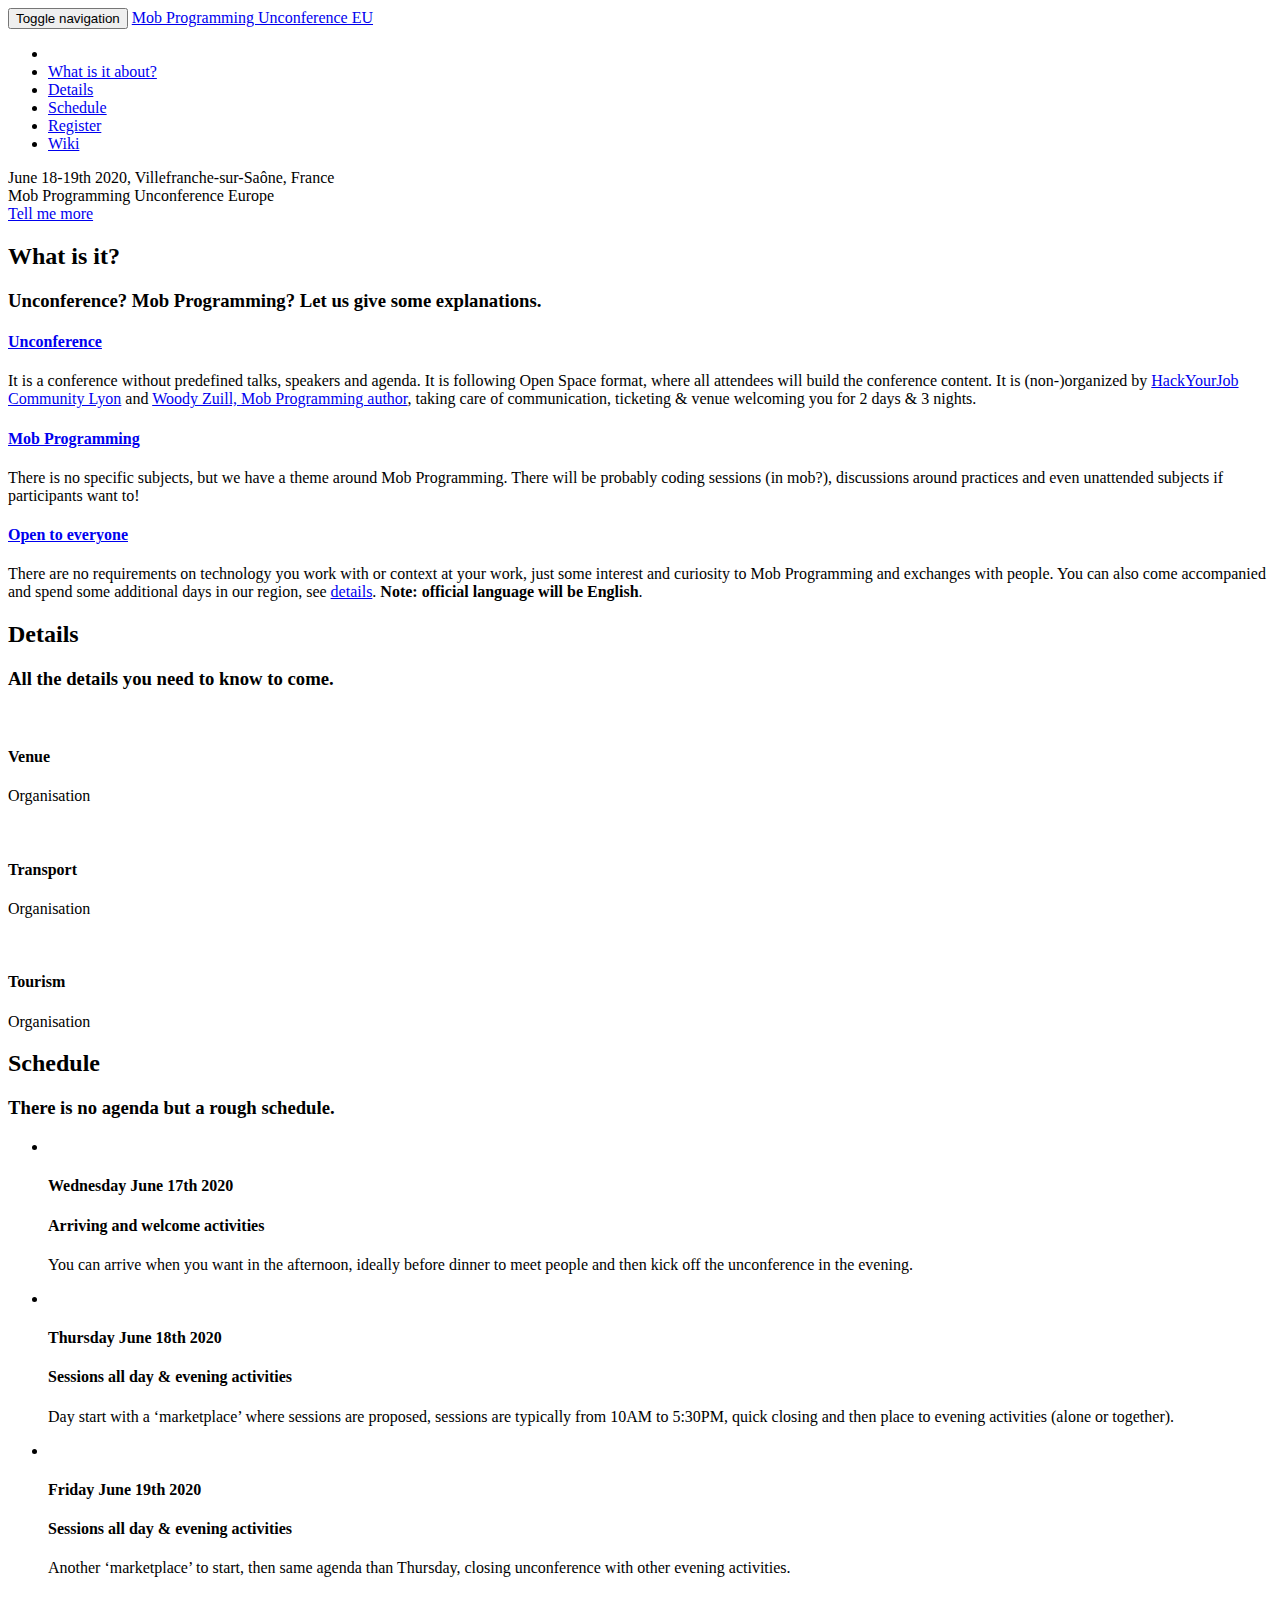
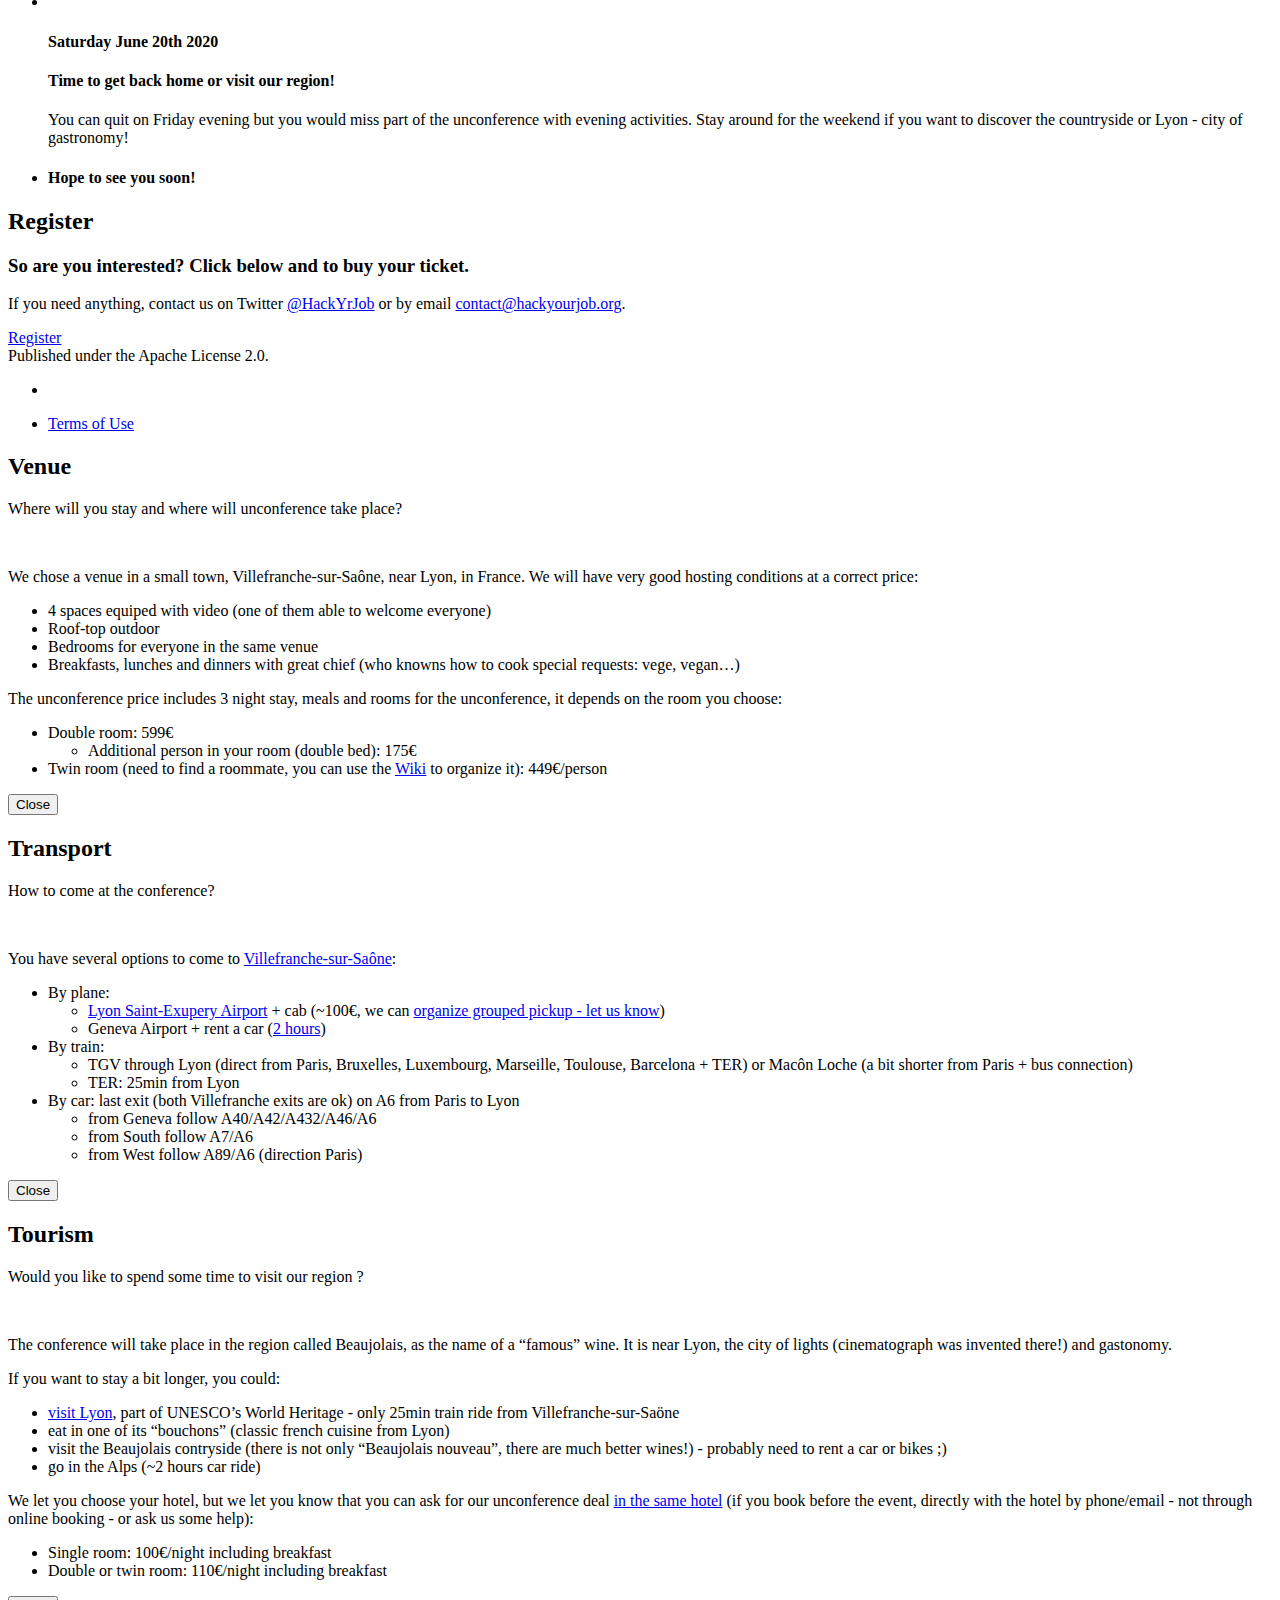
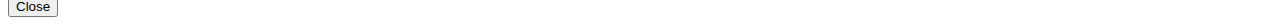
==== commit a09e9d2b: "Publishing to gh-pages (publish.sh)" ====
--- a/index.html
+++ b/index.html
@@ -10,14 +10,14 @@
   <meta name="generator" content="Hugo 0.64.1" />
   <title>Mob Programming Unconference EU</title>
   <!-- Stylesheets -->
-  <link href="https://hackyourjob.github.io/MobProgrammingUnconfEU/css/bootstrap-v3.3.7/bootstrap.min.css" rel="stylesheet">
-  <link href="https://hackyourjob.github.io/MobProgrammingUnconfEU/css/agency.css" rel="stylesheet">
-  <link href="https://hackyourjob.github.io/MobProgrammingUnconfEU/css/jquery.form-validator-v2.3.44/theme-default.min.css" rel="stylesheet">
+  <link href="https://mobprogrammingunconf.hackyourjob.org/css/bootstrap-v3.3.7/bootstrap.min.css" rel="stylesheet">
+  <link href="https://mobprogrammingunconf.hackyourjob.org/css/agency.css" rel="stylesheet">
+  <link href="https://mobprogrammingunconf.hackyourjob.org/css/jquery.form-validator-v2.3.44/theme-default.min.css" rel="stylesheet">
 
   
 
   <!-- Custom Fonts -->
-  <link href="https://hackyourjob.github.io/MobProgrammingUnconfEU/font-awesome-v4.7.0/css/font-awesome.min.css" rel="stylesheet" type="text/css">
+  <link href="https://mobprogrammingunconf.hackyourjob.org/font-awesome-v4.7.0/css/font-awesome.min.css" rel="stylesheet" type="text/css">
 
   
     <link href="//fonts.googleapis.com/css?family=Montserrat:400,700" rel="stylesheet" type="text/css">
@@ -27,8 +27,8 @@
   
 
   
-    <link rel="shortcut icon" type="image/x-icon" href="https://hackyourjob.github.io/MobProgrammingUnconfEU/favicon.ico">
-    <link rel="icon" type="image/x-icon" href="https://hackyourjob.github.io/MobProgrammingUnconfEU/favicon.ico">
+    <link rel="shortcut icon" type="image/x-icon" href="https://mobprogrammingunconf.hackyourjob.org/favicon.ico">
+    <link rel="icon" type="image/x-icon" href="https://mobprogrammingunconf.hackyourjob.org/favicon.ico">
   
 
   <!-- HTML5 Shim and Respond.js IE8 support of HTML5 elements and media queries -->
@@ -73,19 +73,19 @@
 
         
           <li>
-            <a class="page-scroll" href="https://hackyourjob.github.io/MobProgrammingUnconfEU/#services">What is it about?</a>
+            <a class="page-scroll" href="https://mobprogrammingunconf.hackyourjob.org/#services">What is it about?</a>
           </li>
         
 
         
           <li>
-            <a class="page-scroll" href="https://hackyourjob.github.io/MobProgrammingUnconfEU/#portfolio">Details</a>
+            <a class="page-scroll" href="https://mobprogrammingunconf.hackyourjob.org/#portfolio">Details</a>
           </li>
         
 
         
           <li>
-            <a class="page-scroll" href="https://hackyourjob.github.io/MobProgrammingUnconfEU/#about">Schedule</a>
+            <a class="page-scroll" href="https://mobprogrammingunconf.hackyourjob.org/#about">Schedule</a>
           </li>
         
 
@@ -93,7 +93,7 @@
 
         
           <li>
-            <a class="page-scroll" href="https://hackyourjob.github.io/MobProgrammingUnconfEU/#contact">Register</a>
+            <a class="page-scroll" href="https://mobprogrammingunconf.hackyourjob.org/#contact">Register</a>
           </li>
         
 
@@ -139,7 +139,7 @@
               <i class="fa fa-circle fa-stack-2x text-primary"></i>
               <i class="fa fa-users fa-stack-1x fa-inverse"></i>
             </span>
-            <h4 class="service-heading"><a href="https://hackyourjob.github.io/MobProgrammingUnconfEU">Unconference</a></h4>
+            <h4 class="service-heading"><a href="https://mobprogrammingunconf.hackyourjob.org/">Unconference</a></h4>
             <p class="text-muted">It is a conference without predefined talks, speakers and agenda. It is following Open Space format, where all attendees will build the conference content. It is (non-)organized by <a href="https://www.hackyourjob.org">HackYourJob Community Lyon</a> and <a href="https://twitter.com/WoodyZuill">Woody Zuill, Mob Programming author</a>, taking care of communication, ticketing &amp; venue welcoming you for 2 days &amp; 3 nights.</p>
           </div>
         
@@ -148,7 +148,7 @@
               <i class="fa fa-circle fa-stack-2x text-primary"></i>
               <i class="fa fa-laptop fa-stack-1x fa-inverse"></i>
             </span>
-            <h4 class="service-heading"><a href="https://hackyourjob.github.io/MobProgrammingUnconfEU">Mob Programming</a></h4>
+            <h4 class="service-heading"><a href="https://mobprogrammingunconf.hackyourjob.org/">Mob Programming</a></h4>
             <p class="text-muted">There is no specific subjects, but we have a theme around Mob Programming. There will be probably coding sessions (in mob?), discussions around practices and even unattended subjects if participants want to!</p>
           </div>
         
@@ -157,7 +157,7 @@
               <i class="fa fa-circle fa-stack-2x text-primary"></i>
               <i class="fa fa-unlock fa-stack-1x fa-inverse"></i>
             </span>
-            <h4 class="service-heading"><a href="https://hackyourjob.github.io/MobProgrammingUnconfEU">Open to everyone</a></h4>
+            <h4 class="service-heading"><a href="https://mobprogrammingunconf.hackyourjob.org/">Open to everyone</a></h4>
             <p class="text-muted">There are no requirements on technology you work with or context at your work, just some interest and curiosity to Mob Programming and exchanges with people. You can also come accompanied and spend some additional days in our region, see <a href="#details">details</a>. <strong>Note: official language will be English</strong>.</p>
           </div>
         
@@ -189,7 +189,7 @@
               </div>
             </div>
             
-            <img src="https://hackyourjob.github.io/MobProgrammingUnconfEU/img/portfolio/mercure-rooftop-preview.png" class="img-responsive" alt="">
+            <img src="https://mobprogrammingunconf.hackyourjob.org/img/portfolio/mercure-rooftop-preview.png" class="img-responsive" alt="">
           </a>
           <div class="portfolio-caption">
             <h4>Venue</h4>
@@ -205,7 +205,7 @@
               </div>
             </div>
             
-            <img src="https://hackyourjob.github.io/MobProgrammingUnconfEU/img/portfolio/transport-preview.jpg" class="img-responsive" alt="">
+            <img src="https://mobprogrammingunconf.hackyourjob.org/img/portfolio/transport-preview.jpg" class="img-responsive" alt="">
           </a>
           <div class="portfolio-caption">
             <h4>Transport</h4>
@@ -221,7 +221,7 @@
               </div>
             </div>
             
-            <img src="https://hackyourjob.github.io/MobProgrammingUnconfEU/img/portfolio/tourism-preview.jpg" class="img-responsive" alt="">
+            <img src="https://mobprogrammingunconf.hackyourjob.org/img/portfolio/tourism-preview.jpg" class="img-responsive" alt="">
           </a>
           <div class="portfolio-caption">
             <h4>Tourism</h4>
@@ -254,7 +254,7 @@
             <li >
               <div class="timeline-image">
                 
-                <img class="img-circle img-responsive" src="https://hackyourjob.github.io/MobProgrammingUnconfEU/img/about/2.jpg" alt="">
+                <img class="img-circle img-responsive" src="https://mobprogrammingunconf.hackyourjob.org/img/about/2.jpg" alt="">
               </div>
               <div class="timeline-panel">
                 <div class="timeline-heading">
@@ -270,7 +270,7 @@
             <li class="timeline-inverted" >
               <div class="timeline-image">
                 
-                <img class="img-circle img-responsive" src="https://hackyourjob.github.io/MobProgrammingUnconfEU/img/about/1.jpg" alt="">
+                <img class="img-circle img-responsive" src="https://mobprogrammingunconf.hackyourjob.org/img/about/1.jpg" alt="">
               </div>
               <div class="timeline-panel">
                 <div class="timeline-heading">
@@ -286,7 +286,7 @@
             <li >
               <div class="timeline-image">
                 
-                <img class="img-circle img-responsive" src="https://hackyourjob.github.io/MobProgrammingUnconfEU/img/about/3.jpg" alt="">
+                <img class="img-circle img-responsive" src="https://mobprogrammingunconf.hackyourjob.org/img/about/3.jpg" alt="">
               </div>
               <div class="timeline-panel">
                 <div class="timeline-heading">
@@ -302,7 +302,7 @@
             <li class="timeline-inverted" >
               <div class="timeline-image">
                 
-                <img class="img-circle img-responsive" src="https://hackyourjob.github.io/MobProgrammingUnconfEU/img/about/4.jpg" alt="">
+                <img class="img-circle img-responsive" src="https://mobprogrammingunconf.hackyourjob.org/img/about/4.jpg" alt="">
               </div>
               <div class="timeline-panel">
                 <div class="timeline-heading">
@@ -357,7 +357,7 @@
         <p class="text-muted">
           If you need anything, contact us on Twitter <a href="https://twitter.com/HackYrJob">@HackYrJob</a> or by email <a href="mailto:contact@hackyourjob.org">contact@hackyourjob.org</a>.
         </p>
-        <a href="https://www.billetweb.fr/mob-programming-unconference-europe" class="btn btn-xl" >
+        <a href="https://www.billetweb.fr/mob-programming-unconference-europe?language=en" class="btn btn-xl" >
           Register
         </a>
       </div>
@@ -417,11 +417,11 @@
               <h2>Venue</h2>
               <p class="item-intro text-muted">Where will you stay and where will unconference take place?</p>
               
-              <img class="img-responsive img-centered" src="https://hackyourjob.github.io/MobProgrammingUnconfEU/img/portfolio/mercure-rooftop.png" alt="">
+              <img class="img-responsive img-centered" src="https://mobprogrammingunconf.hackyourjob.org/img/portfolio/mercure-rooftop.png" alt="">
               <p><p>We chose a venue in a small town, Villefranche-sur-Saône, near Lyon, in France.
 We will have very good hosting conditions at a correct price:</p>
 <ul>
-<li>4 rooms equiped with video (one of them able to welcome everyone)</li>
+<li>4 spaces equiped with video (one of them able to welcome everyone)</li>
 <li>Roof-top outdoor</li>
 <li>Bedrooms for everyone in the same venue</li>
 <li>Breakfasts, lunches and dinners with great chief (who knowns how to cook special requests: vege, vegan&hellip;)</li>
@@ -459,8 +459,8 @@
               <h2>Transport</h2>
               <p class="item-intro text-muted">How to come at the conference?</p>
               
-              <img class="img-responsive img-centered" src="https://hackyourjob.github.io/MobProgrammingUnconfEU/img/portfolio/transport.jpg" alt="">
-              <p>You have several options to come in <a href="https://www.google.fr/maps/place/H%C3%B4tel+Mercure+Villefranche+en+Beaujolais+Ici+%26+La/@45.9860156,4.7196465,16.5z/data=!4m8!3m7!1s0x47f4853caeebaa55:0xd7143661326fc440!5m2!4m1!1i2!8m2!3d45.9872696!4d4.7210902">Villefranche-sur-Saône</a>:</p>
+              <img class="img-responsive img-centered" src="https://mobprogrammingunconf.hackyourjob.org/img/portfolio/transport.jpg" alt="">
+              <p>You have several options to come to <a href="https://www.google.fr/maps/place/H%C3%B4tel+Mercure+Villefranche+en+Beaujolais+Ici+%26+La/@45.9860156,4.7196465,16.5z/data=!4m8!3m7!1s0x47f4853caeebaa55:0xd7143661326fc440!5m2!4m1!1i2!8m2!3d45.9872696!4d4.7210902">Villefranche-sur-Saône</a>:</p>
 <ul>
 <li>By plane:
 <ul>
@@ -505,7 +505,7 @@
               <h2>Tourism</h2>
               <p class="item-intro text-muted">Would you like to spend some time to visit our region ?</p>
               
-              <img class="img-responsive img-centered" src="https://hackyourjob.github.io/MobProgrammingUnconfEU/img/portfolio/tourism.jpg" alt="">
+              <img class="img-responsive img-centered" src="https://mobprogrammingunconf.hackyourjob.org/img/portfolio/tourism.jpg" alt="">
               <p><p>The conference will take place in the region called Beaujolais, as the name of a &ldquo;famous&rdquo; wine.
 It is near Lyon, the city of lights (cinematograph was invented there!) and gastonomy.</p>
 <p>If you want to stay a bit longer, you could:</p>
@@ -533,16 +533,16 @@
     
 
     <!-- jQuery -->
-<script src="https://hackyourjob.github.io/MobProgrammingUnconfEU/js/jquery-v3.3.1/jquery.min.js"></script>
+<script src="https://mobprogrammingunconf.hackyourjob.org/js/jquery-v3.3.1/jquery.min.js"></script>
 
 <!-- Bootstrap Core -->
-<script src="https://hackyourjob.github.io/MobProgrammingUnconfEU/js/bootstrap-v3.3.7/bootstrap.min.js"></script>
+<script src="https://mobprogrammingunconf.hackyourjob.org/js/bootstrap-v3.3.7/bootstrap.min.js"></script>
 
 <!-- Form Validation -->
-<script src="https://hackyourjob.github.io/MobProgrammingUnconfEU/js/jquery.form-validator-v2.3.44/jquery.form-validator.min.js"></script>
+<script src="https://mobprogrammingunconf.hackyourjob.org/js/jquery.form-validator-v2.3.44/jquery.form-validator.min.js"></script>
 
 <!-- Custom Theme -->
-<script src="https://hackyourjob.github.io/MobProgrammingUnconfEU/js/agency.js"></script>
+<script src="https://mobprogrammingunconf.hackyourjob.org/js/agency.js"></script>
 
 
 
